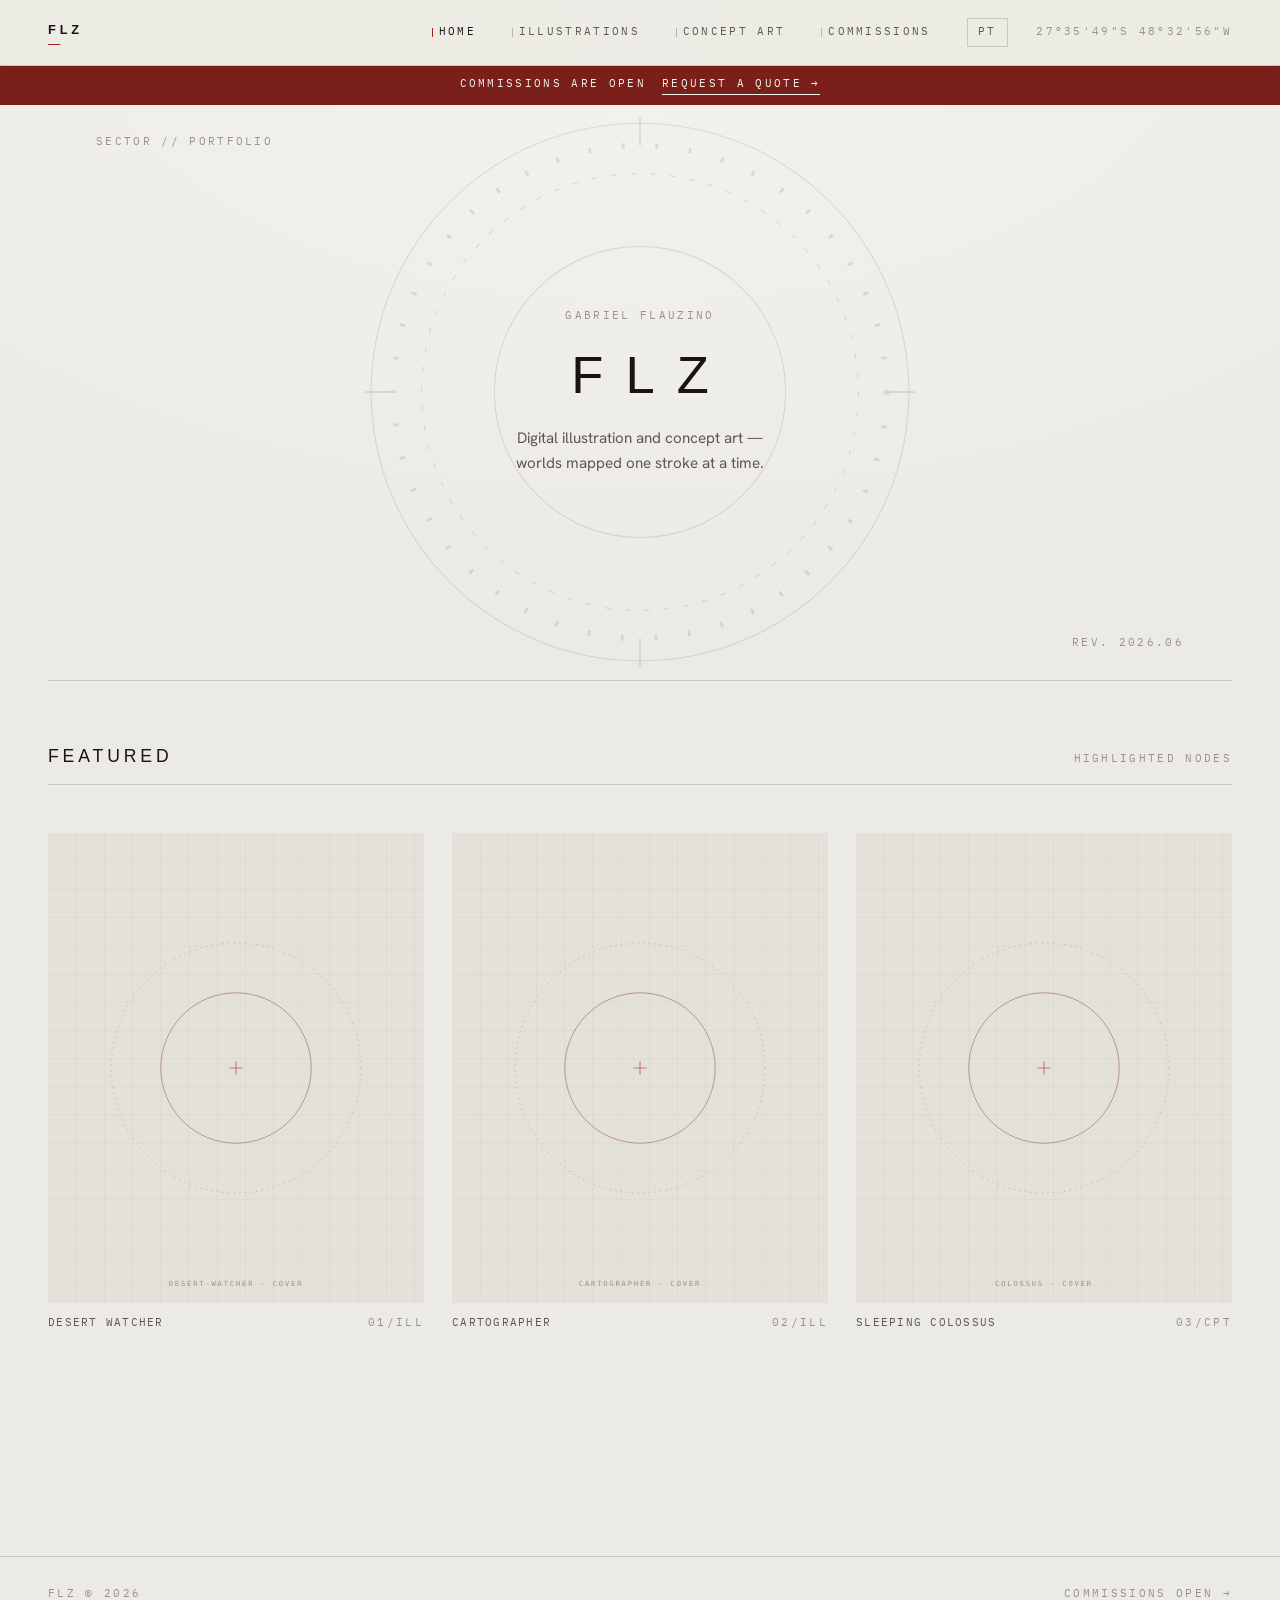
==== index.html @ 27bcde4a "version 0.2 - Created CSS styles for pages and tokens to define design system. - Added JSON data str" ====
<!DOCTYPE html>
<html lang="en">
<head>
  <meta charset="UTF-8" />
  <meta name="viewport" content="width=device-width, initial-scale=1.0" />
  <title>FLZ — Gabriel Flauzino · Digital Illustration & Concept Art</title>
  <meta name="description" content="Portfolio of Gabriel Flauzino — freelance digital illustrator and concept artist. Illustrations, concept art and open commissions." />

  <!-- Type: Syncopate (display, stand-in for Sackers Gothic),
       Hanken Grotesk (body), IBM Plex Mono (coordinates) -->
  <link rel="preconnect" href="https://fonts.googleapis.com" />
  <link rel="preconnect" href="https://fonts.gstatic.com" crossorigin />
  <link href="https://fonts.googleapis.com/css2?family=Syncopate:wght@400;700&family=Hanken+Grotesk:wght@400;600&family=IBM+Plex+Mono:wght@400&display=swap" rel="stylesheet" />

  <link rel="stylesheet" href="css/tokens.css" />
  <link rel="stylesheet" href="css/base.css" />
  <link rel="stylesheet" href="css/components.css" />
  <link rel="stylesheet" href="css/pages.css" />
</head>
<body>
  <a class="skip-link" href="#content" data-i18n="skip">Skip to content</a>

  <!-- ============ Cartographic navigation ============ -->
  <nav class="site-nav" aria-label="Main">
    <div class="container site-nav__inner">
      <a class="site-nav__logo" href="index.html" aria-label="FLZ — home">
        FLZ<span aria-hidden="true"></span>
      </a>
      <ul class="site-nav__links">
        <li><a href="index.html" aria-current="page" data-i18n="nav.home">Home</a></li>
        <li><a href="ilustracoes.html" data-i18n="nav.illustrations">Illustrations</a></li>
        <li><a href="concept-art.html" data-i18n="nav.concept">Concept Art</a></li>
        <li><a href="commissions.html" data-i18n="nav.commissions">Commissions</a></li>
        <li><button class="lang-toggle" type="button" data-lang-toggle>PT</button></li>
      </ul>
      <span class="coord site-nav__coord" aria-hidden="true">27°35'49"S&nbsp;48°32'56"W</span>
    </div>
  </nav>

  <!-- Banner: o uso nobre do vermelho escuro -->
  <div class="notice-banner">
    <span data-i18n="banner.text">Commissions are open</span>
    <a href="commissions.html" data-i18n="banner.cta">Request a quote →</a>
  </div>

  <main id="content" data-category="featured">
    <!-- ============ Hero ============ -->
    <header class="hero container">
      <!-- Reticle: rotating cartographic ring behind the mark -->
      <svg class="hero__reticle" viewBox="0 0 200 200" aria-hidden="true" focusable="false">
        <g fill="none" stroke="currentColor" stroke-width="0.4">
          <circle cx="100" cy="100" r="96" />
          <circle cx="100" cy="100" r="78" stroke-dasharray="2 5" />
          <circle cx="100" cy="100" r="52" />
          <path d="M100 2v10 M100 188v10 M2 100h10 M188 100h10" stroke-width="0.7" />
          <g stroke-dasharray="1 11">
            <circle cx="100" cy="100" r="88" stroke-width="2" />
          </g>
        </g>
      </svg>

      <span class="hero__corner hero__corner--tl coord" aria-hidden="true">SECTOR // PORTFOLIO</span>
      <span class="hero__corner hero__corner--br coord" aria-hidden="true">REV. 2026.06</span>

      <p class="hero__eyebrow coord">Gabriel Flauzino</p>
      <h1 class="hero__title">FLZ</h1>
      <p class="hero__tag" data-i18n="hero.tag">
        Digital illustration and concept art — worlds mapped one stroke at a time.
      </p>
    </header>

    <!-- ============ Featured ============ -->
    <section class="featured container" aria-labelledby="featured-title">
      <div class="section-head" data-reveal>
        <h2 id="featured-title" data-i18n="home.featured">Featured</h2>
        <span class="coord" aria-hidden="true" data-i18n="home.featuredCoord">HIGHLIGHTED NODES</span>
      </div>

      <!-- Rendered by js/gallery.js from data/portfolio.json -->
      <div class="gallery-grid" data-gallery></div>
    </section>
  </main>

  <!-- ============ Lightbox: map node ============ -->
  <div class="lightbox" data-lightbox role="dialog" aria-modal="true" aria-label="Artwork details" data-i18n-aria="lb.label">
    <article class="lightbox__panel">
      <header class="lightbox__bar">
        <span class="coord" data-lb-coord aria-hidden="true"></span>
        <div class="lightbox__nav">
          <button class="lightbox__btn" type="button" data-lb-prev data-i18n="lb.prev">← Prev</button>
          <button class="lightbox__btn" type="button" data-lb-next data-i18n="lb.next">Next →</button>
          <button class="lightbox__btn" type="button" data-lb-close data-i18n="lb.close">Close ✕</button>
        </div>
      </header>
      <div class="lightbox__body">
        <img class="lightbox__cover" data-lb-cover src="" alt="" />
        <div class="lightbox__info">
          <h2 data-lb-title></h2>
          <p class="lightbox__desc" data-lb-desc></p>
        </div>
        <div class="lightbox__extras" data-lb-extras></div>
      </div>
    </article>
  </div>

  <!-- ============ Footer ============ -->
  <footer class="site-footer">
    <div class="container site-footer__inner">
      <span class="coord">FLZ © <span data-year>2026</span></span>
      <a class="coord" href="commissions.html" data-i18n="footer.commissions">Commissions open →</a>
    </div>
  </footer>

  <script src="js/i18n.js" defer></script>
  <script src="js/main.js" defer></script>
  <script src="js/lightbox.js" defer></script>
  <script src="js/gallery.js" defer></script>
</body>
</html>
---- css/tokens.css ----
/* ============================================================
   tokens.css — Sistema de design FLZ · v2 (light)
   ------------------------------------------------------------
   Fonte única da identidade. Tokens agora são SEMÂNTICOS
   (--bg, --ink, --accent): inverter o tema = editar este bloco.
   ============================================================ */

:root {
  /* ---- Cor ------------------------------------------------
     Branco quente da tela-título de Destiny 2: papel envelhecido,
     nunca branco puro. O #1b1313 vira a tinta do texto; o vermelho
     escuro fica reservado para banners e ênfase. */
  --bg:        #eceae4; /* superfície principal — papel quente */
  --bg-deep:   #e4e1da; /* áreas rebaixadas */
  --bg-raised: #f5f3ee; /* painéis elevados (lightbox) */
  --ink:       #1b1313; /* texto primário — preto com alma vermelha */
  --ink-dim:   #5f5651; /* texto secundário */
  --ink-faint: #99908a; /* legendas, coordenadas decorativas */
  --accent:    #7a1f1a; /* vermelho escuro — banners e destaque */
  --accent-hot:#a3261d; /* interação ativa (hover, foco) */

  /* Linhas cartográficas: finas, em tinta translúcida */
  --line:        rgba(27, 19, 19, 0.16);
  --line-strong: rgba(27, 19, 19, 0.34);

  /* ---- Tipografia -----------------------------------------
     Syncopate segue como stand-in da Sackers Gothic. Para usar a
     licenciada: @font-face em base.css + trocar esta linha. */
  --font-display: "Syncopate", "Sackers Gothic Std", sans-serif;
  --font-body:    "Hanken Grotesk", system-ui, sans-serif;
  --font-mono:    "IBM Plex Mono", ui-monospace, monospace;

  /* Escala reduzida e delicada — editorial, não monumental */
  --text-xs:   0.66rem;
  --text-sm:   0.8rem;
  --text-base: clamp(0.88rem, 0.85rem + 0.15vw, 0.95rem);
  --text-lg:   clamp(0.95rem, 0.9rem + 0.3vw, 1.1rem);
  --text-xl:   clamp(1.05rem, 0.95rem + 0.6vw, 1.5rem);
  --text-hero: clamp(1.7rem, 1.2rem + 2.6vw, 3.4rem);

  --tracking-wide: 0.22em;
  --tracking-max:  0.42em;

  /* ---- Espaço & layout ------------------------------------ */
  --space-1: 0.5rem;
  --space-2: 1rem;
  --space-3: 1.75rem;
  --space-4: 3rem;
  --space-5: clamp(4rem, 3rem + 5vw, 8rem);
  --container: 1200px;
  --gutter: clamp(1.25rem, 4vw, 3rem);

  /* ---- Movimento ------------------------------------------ */
  --ease-map: cubic-bezier(0.22, 1, 0.36, 1);
  --dur-fast: 180ms;
  --dur-base: 360ms;
  --dur-slow: 700ms;

  /* ---- Z-index -------------------------------------------- */
  --z-nav: 100;
  --z-lightbox: 200;
}
---- css/base.css ----
/* ============================================================
   base.css — Fundação · v2
   Tema claro: papel quente, sem grid de fundo (a retícula no
   hero é o único elemento cartográfico ambiente). Tipografia
   menor e mais delicada.
   ============================================================ */

*,
*::before,
*::after {
  box-sizing: border-box;
  margin: 0;
}

html {
  color-scheme: light;
  scroll-behavior: smooth;
}

body {
  min-height: 100dvh;
  display: flex;
  flex-direction: column;
  background-color: var(--bg);
  color: var(--ink);
  font-family: var(--font-body);
  font-size: var(--text-base);
  font-weight: 400;
  line-height: 1.7;
  -webkit-font-smoothing: antialiased;

  /* Textura mínima: um vinhete radial quase imperceptível dá ao
     papel a profundidade da tela do Destiny — sem grades. */
  background-image:
    radial-gradient(ellipse 130% 100% at 50% 0%,
      rgba(245, 243, 238, 0.9), transparent 70%);
  background-attachment: fixed;
}

main {
  flex: 1;
  width: 100%;
}

/* ---- Tipografia ---------------------------------------- */

h1, h2, h3 {
  font-family: var(--font-display);
  font-weight: 400; /* peso leve: delicadeza > impacto */
  text-transform: uppercase;
  letter-spacing: var(--tracking-wide);
  line-height: 1.3;
  text-wrap: balance;
}

h1 { font-size: var(--text-xl); }
h2 { font-size: var(--text-lg); }
h3 { font-size: var(--text-base); }

p { max-width: 62ch; }

a {
  color: inherit;
  text-decoration: none;
  transition: color var(--dur-fast) var(--ease-map);
}

a:hover { color: var(--accent-hot); }

img {
  display: block;
  max-width: 100%;
  height: auto;
}

button {
  font: inherit;
  color: inherit;
  background: none;
  border: none;
  cursor: pointer;
}

::selection {
  background: var(--accent);
  color: var(--bg-raised);
}

/* ---- Utilidades ----------------------------------------- */

.container {
  width: min(var(--container), 100% - var(--gutter) * 2);
  margin-inline: auto;
}

/* Rótulo monoespaçado: coordenadas, índices, eyebrows */
.coord {
  font-family: var(--font-mono);
  font-size: var(--text-xs);
  letter-spacing: var(--tracking-wide);
  text-transform: uppercase;
  color: var(--ink-faint);
}

.visually-hidden {
  position: absolute;
  width: 1px;
  height: 1px;
  overflow: hidden;
  clip-path: inset(50%);
  white-space: nowrap;
}

/* ---- Acessibilidade ------------------------------------- */

.skip-link {
  position: absolute;
  top: var(--space-1);
  left: var(--space-1);
  z-index: calc(var(--z-nav) + 1);
  padding: var(--space-1) var(--space-2);
  background: var(--bg-raised);
  border: 1px solid var(--accent-hot);
  font-family: var(--font-mono);
  font-size: var(--text-sm);
  transform: translateY(-300%);
  transition: transform var(--dur-fast) var(--ease-map);
}

.skip-link:focus { transform: translateY(0); }

:focus-visible {
  outline: 1px solid var(--accent-hot);
  outline-offset: 3px;
}

/* Revelação ao rolar — ativada via JS (IntersectionObserver).
   Sem JS ou com reduced-motion, tudo permanece visível. */
@media (prefers-reduced-motion: no-preference) {
  .js [data-reveal] {
    opacity: 0;
    transform: translateY(14px);
    transition:
      opacity var(--dur-slow) var(--ease-map),
      transform var(--dur-slow) var(--ease-map);
  }

  .js [data-reveal].is-visible {
    opacity: 1;
    transform: none;
  }
}

@media (prefers-reduced-motion: reduce) {
  *,
  *::before,
  *::after {
    animation-duration: 0.01ms !important;
    animation-iteration-count: 1 !important;
    transition-duration: 0.01ms !important;
  }

  html { scroll-behavior: auto; }
}
---- css/components.css ----
/* ============================================================
   components.css — Componentes · v2
   Editorial e mínimo (ref. A. Darvishi): nav discreta, cards
   sem moldura com legenda pequena, banner em vermelho escuro,
   lightbox claro. Os corner brackets seguem como assinatura.
   ============================================================ */

/* ---- Navegação ------------------------------------------ */

.site-nav {
  position: sticky;
  top: 0;
  z-index: var(--z-nav);
  background: color-mix(in srgb, var(--bg) 90%, transparent);
  backdrop-filter: blur(10px);
  border-bottom: 1px solid var(--line);
}

.site-nav__inner {
  display: flex;
  align-items: center;
  gap: var(--space-3);
  padding-block: 1.1rem;
}

.site-nav__logo {
  font-family: var(--font-display);
  font-size: var(--text-sm);
  font-weight: 700;
  letter-spacing: 0.3em;
  flex-shrink: 0;
}

.site-nav__logo:hover { color: var(--ink); }

/* Sublinha do logo: traço fino que cresce, como linha de rota */
.site-nav__logo span {
  display: block;
  height: 1px;
  margin-top: 3px;
  background: var(--accent-hot);
  transform: scaleX(0.35);
  transform-origin: left;
  transition: transform var(--dur-base) var(--ease-map);
}

.site-nav__logo:hover span { transform: scaleX(1); }

.site-nav__links {
  display: flex;
  align-items: center;
  gap: clamp(0.75rem, 3vw, 2.25rem);
  list-style: none;
  padding: 0;
  margin-left: auto;
}

.site-nav__links a {
  display: inline-flex;
  align-items: center;
  gap: 0.55em;
  font-family: var(--font-mono);
  font-size: var(--text-xs);
  letter-spacing: var(--tracking-wide);
  text-transform: uppercase;
  color: var(--ink-dim);
  padding-block: 0.3rem;
}

/* Tick vertical: o marcador de posição da página ativa */
.site-nav__links a::before {
  content: "";
  width: 1px;
  height: 0.9em;
  background: currentColor;
  opacity: 0.35;
  transition:
    opacity var(--dur-fast) var(--ease-map),
    background-color var(--dur-fast) var(--ease-map);
}

.site-nav__links a:hover { color: var(--ink); }

.site-nav__links a[aria-current="page"] { color: var(--ink); }

.site-nav__links a[aria-current="page"]::before {
  background: var(--accent-hot);
  opacity: 1;
}

/* Alternador de idioma EN/PT */
.lang-toggle {
  font-family: var(--font-mono);
  font-size: var(--text-xs);
  letter-spacing: var(--tracking-wide);
  text-transform: uppercase;
  color: var(--ink-dim);
  padding: 0.3rem 0.65rem;
  border: 1px solid var(--line);
  transition:
    color var(--dur-fast) var(--ease-map),
    border-color var(--dur-fast) var(--ease-map);
}

.lang-toggle:hover,
.lang-toggle:focus-visible {
  color: var(--accent-hot);
  border-color: var(--accent-hot);
}

/* Leitura de coordenada decorativa — some em telas estreitas */
.site-nav__coord { display: none; }

@media (min-width: 980px) {
  .site-nav__coord { display: block; }
}

/* ---- Banner de destaque (uso nobre do vermelho) ----------- */

.notice-banner {
  display: flex;
  justify-content: center;
  align-items: baseline;
  gap: var(--space-2);
  padding: 0.6rem var(--gutter);
  background: var(--accent);
  color: var(--bg-raised);
  font-family: var(--font-mono);
  font-size: var(--text-xs);
  letter-spacing: var(--tracking-wide);
  text-transform: uppercase;
  text-align: center;
}

.notice-banner a {
  color: inherit;
  border-bottom: 1px solid currentColor;
  padding-bottom: 1px;
}

.notice-banner a:hover { opacity: 0.75; }

/* ---- Cabeçalho de seção ---------------------------------- */

.section-head {
  display: flex;
  flex-wrap: wrap;
  align-items: baseline;
  gap: var(--space-2);
  padding-block: var(--space-4) var(--space-2);
  border-bottom: 1px solid var(--line);
  margin-bottom: var(--space-4);
}

.section-head .coord { margin-left: auto; }

/* ---- Galeria / cards ------------------------------------- */

.gallery-grid {
  display: grid;
  grid-template-columns: repeat(3, 1fr);
  gap: var(--space-3) var(--space-3);
  padding-bottom: var(--space-5);
}

@media (max-width: 980px) {
  .gallery-grid { grid-template-columns: repeat(2, 1fr); }
}

@media (max-width: 600px) {
  .gallery-grid { grid-template-columns: 1fr; }
}

/* Card sem moldura (ref. A. Darvishi): imagem + legenda mínima.
   A estrutura cartográfica aparece só na interação. */
.work-card {
  position: relative;
  display: block;
  width: 100%;
  padding: 0;
  text-align: left;
}

/* Corner brackets (HUD): a assinatura do site. Ancorados na
   imagem (a legenda fica fora do alvo), abrem-se no hover como
   um alvo selecionado. */
.work-card__media::before,
.work-card__media::after {
  content: "";
  position: absolute;
  width: 14px;
  height: 14px;
  pointer-events: none;
  opacity: 0;
  z-index: 1;
  transition:
    opacity var(--dur-base) var(--ease-map),
    translate var(--dur-base) var(--ease-map);
}

.work-card__media::before {
  top: 0;
  left: 0;
  border-top: 1px solid var(--accent-hot);
  border-left: 1px solid var(--accent-hot);
  translate: 8px 8px; /* repouso: recuado para dentro */
}

.work-card__media::after {
  bottom: 0;
  right: 0;
  border-bottom: 1px solid var(--accent-hot);
  border-right: 1px solid var(--accent-hot);
  translate: -8px -8px;
}

/* No hover, os brackets "travam" nos cantos — mira adquirida */
.work-card:hover .work-card__media::before,
.work-card:focus-visible .work-card__media::before {
  opacity: 1;
  translate: 0 0;
}

.work-card:hover .work-card__media::after,
.work-card:focus-visible .work-card__media::after {
  opacity: 1;
  translate: 0 0;
}

.work-card__media {
  position: relative; /* âncora dos brackets */
  aspect-ratio: 4 / 5; /* reserva o espaço → zero layout shift */
  overflow: hidden;    /* clipa o zoom suave da imagem */
  background: var(--bg-deep);
}

.work-card__media img {
  width: 100%;
  height: 100%;
  object-fit: cover;
  transition:
    transform var(--dur-slow) var(--ease-map),
    filter var(--dur-slow) var(--ease-map);
}

.work-card:hover .work-card__media img,
.work-card:focus-visible .work-card__media img {
  transform: scale(1.03);
}

.work-card__meta {
  display: flex;
  align-items: baseline;
  justify-content: space-between;
  gap: var(--space-1);
  padding-top: 0.7rem;
}

.work-card__title {
  font-family: var(--font-mono);
  font-size: var(--text-xs);
  letter-spacing: 0.12em;
  text-transform: uppercase;
  color: var(--ink-dim);
  transition: color var(--dur-fast) var(--ease-map);
}

.work-card:hover .work-card__title { color: var(--ink); }

/* Estados de carregamento / vazio da galeria */
.gallery-status {
  grid-column: 1 / -1;
  padding: var(--space-4) 0;
  text-align: center;
}

/* ---- Lightbox: o nó do mapa ------------------------------ */

.lightbox {
  position: fixed;
  inset: 0;
  z-index: var(--z-lightbox);
  display: none;
  background: color-mix(in srgb, var(--bg) 90%, transparent);
  backdrop-filter: blur(14px);
  overflow-y: auto;
  overscroll-behavior: contain;
}

.lightbox.is-open { display: block; }

@media (prefers-reduced-motion: no-preference) {
  .lightbox.is-open {
    animation: lightbox-in var(--dur-base) var(--ease-map);
  }

  .lightbox.is-open .lightbox__panel {
    animation: panel-in var(--dur-slow) var(--ease-map);
  }
}

@keyframes lightbox-in {
  from { opacity: 0; }
}

@keyframes panel-in {
  from {
    opacity: 0;
    transform: translateY(22px) scale(0.985);
  }
}

.lightbox__panel {
  width: min(1040px, 100% - var(--gutter) * 2);
  margin: var(--space-5) auto;
  background: var(--bg-raised);
  border: 1px solid var(--line);
  position: relative;
}

/* Linha conectora: liga o nó ao "mapa" acima dele */
.lightbox__panel::before {
  content: "";
  position: absolute;
  bottom: 100%;
  left: 50%;
  width: 1px;
  height: var(--space-5);
  background: linear-gradient(to top, var(--accent-hot), transparent);
}

.lightbox__bar {
  display: flex;
  align-items: center;
  justify-content: space-between;
  gap: var(--space-2);
  padding: var(--space-2) var(--space-3);
  border-bottom: 1px solid var(--line);
}

.lightbox__nav {
  display: flex;
  gap: var(--space-1);
}

.lightbox__btn {
  font-family: var(--font-mono);
  font-size: var(--text-xs);
  letter-spacing: var(--tracking-wide);
  text-transform: uppercase;
  color: var(--ink-dim);
  padding: 0.45rem 0.85rem;
  border: 1px solid var(--line);
  transition:
    color var(--dur-fast) var(--ease-map),
    border-color var(--dur-fast) var(--ease-map);
}

.lightbox__btn:hover,
.lightbox__btn:focus-visible {
  color: var(--accent-hot);
  border-color: var(--accent-hot);
}

.lightbox__btn:disabled {
  opacity: 0.35;
  cursor: default;
}

.lightbox__body { padding: var(--space-3); }

.lightbox__cover {
  width: 100%;
  border: 1px solid var(--line);
}

.lightbox__info {
  display: grid;
  gap: var(--space-1);
  padding-block: var(--space-3);
}

/* Título da obra em vermelho escuro: ênfase, não decoração */
.lightbox__info h2 { color: var(--accent); }

.lightbox__desc { color: var(--ink-dim); }

.lightbox__extras {
  display: grid;
  grid-template-columns: repeat(auto-fit, minmax(260px, 1fr));
  gap: var(--space-2);
  padding-top: var(--space-2);
  border-top: 1px solid var(--line);
}

.lightbox__extras:empty { display: none; }

.lightbox__extras img { border: 1px solid var(--line); }

body.lightbox-open { overflow: hidden; }

/* ---- Rodapé ---------------------------------------------- */

.site-footer {
  border-top: 1px solid var(--line);
  margin-top: var(--space-5);
}

.site-footer__inner {
  display: flex;
  flex-wrap: wrap;
  align-items: center;
  justify-content: space-between;
  gap: var(--space-2);
  padding-block: var(--space-3);
}
---- css/pages.css ----
/* ============================================================
   pages.css — Ajustes por página · v2
   Hero editorial e delicado; a retícula rotativa é o único
   elemento ambiente — protagonista discreta sobre o papel.
   ============================================================ */

/* ---- Home: hero ------------------------------------------ */

.hero {
  position: relative;
  display: grid;
  place-content: center;
  text-align: center;
  min-height: clamp(420px, 64dvh, 720px);
  padding-block: var(--space-5);
  border-bottom: 1px solid var(--line);
  overflow: hidden;
}

.hero__eyebrow { margin-bottom: var(--space-2); }

.hero__title {
  font-size: var(--text-hero);
  letter-spacing: var(--tracking-max);
  padding-left: var(--tracking-max); /* compensa o tracking p/ centralizar */
}

.hero__tag {
  margin-top: var(--space-2);
  margin-inline: auto;
  max-width: 44ch;
  color: var(--ink-dim);
  font-size: var(--text-base);
  line-height: 1.7;
  text-wrap: balance;
}

/* Retícula: anel cartográfico em SVG inline girando muito
   lentamente — o "mapa vivo" atrás da marca. Pausa com
   prefers-reduced-motion (regra global em base.css). */
.hero__reticle {
  position: absolute;
  inset: 0;
  margin: auto;
  width: min(72vmin, 560px);
  height: min(72vmin, 560px);
  color: var(--ink);
  opacity: 0.1;
  pointer-events: none;
}

@media (prefers-reduced-motion: no-preference) {
  .hero__reticle {
    animation: reticle-spin 240s linear infinite;
  }
}

@keyframes reticle-spin {
  to { transform: rotate(360deg); }
}

/* Coordenadas decorativas nos cantos do hero */
.hero__corner {
  position: absolute;
  pointer-events: none;
}

.hero__corner--tl { top: var(--space-3); left: var(--gutter); }
.hero__corner--br { bottom: var(--space-3); right: var(--gutter); }

/* ---- Home: faixa de destaques ----------------------------- */

.featured { padding-block: var(--space-2) 0; }

/* ---- Commissions ------------------------------------------ */

.commissions {
  display: grid;
  gap: var(--space-4);
  padding-block: var(--space-2) var(--space-5);
  max-width: 820px;
}

.commissions section {
  display: grid;
  gap: var(--space-2);
  padding-top: var(--space-3);
  border-top: 1px solid var(--line);
}

.commissions ul {
  display: grid;
  gap: var(--space-1);
  padding-left: 0;
  list-style: none;
  color: var(--ink-dim);
}

/* Marcador de lista: tick cartográfico, não bullet genérico */
.commissions li {
  display: flex;
  gap: 0.75em;
}

.commissions li::before {
  content: "—";
  color: var(--accent-hot);
  flex-shrink: 0;
}

/* Status como banner: o vermelho escuro em função nobre */
.commission-status {
  display: inline-flex;
  align-items: center;
  gap: 0.6em;
  font-family: var(--font-mono);
  font-size: var(--text-xs);
  letter-spacing: var(--tracking-wide);
  text-transform: uppercase;
  padding: 0.55rem 1.1rem;
  background: var(--accent);
  color: var(--bg-raised);
  width: fit-content;
}

.commission-status::before {
  content: "";
  width: 7px;
  height: 7px;
  border-radius: 50%;
  background: var(--bg-raised);
}

.contact-link {
  font-family: var(--font-mono);
  font-size: var(--text-sm);
  letter-spacing: 0.06em;
  color: var(--accent);
  border-bottom: 1px solid var(--accent);
  padding-bottom: 2px;
  width: fit-content;
}
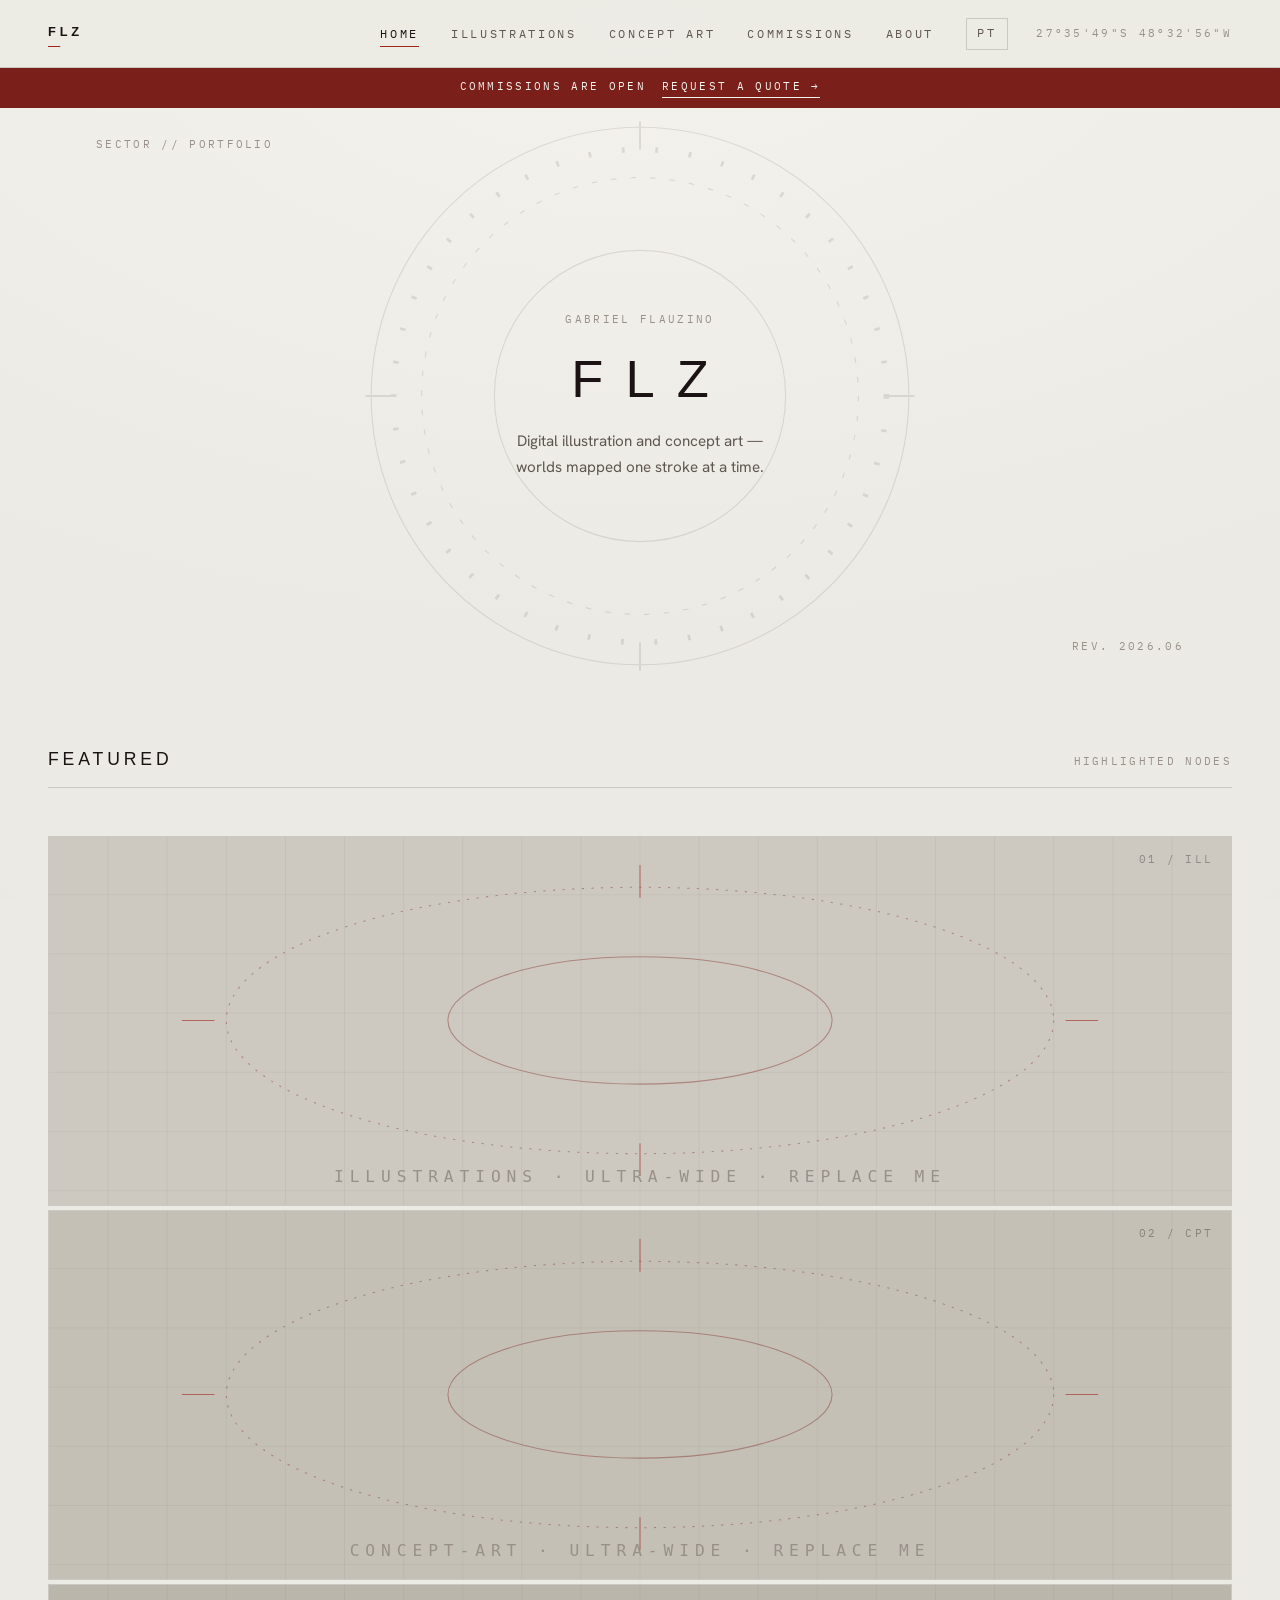
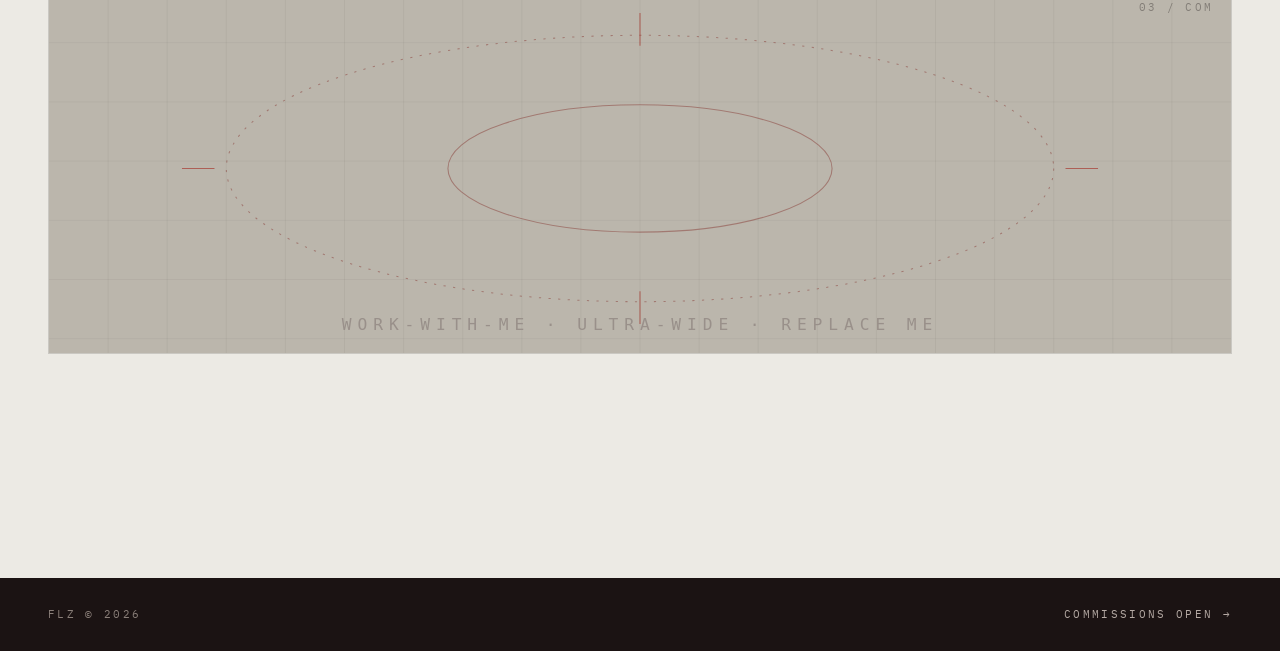
==== commit 6989b7f4: "version 0.4 - Add about.html with bracketed portrait frame, two-paragraph bio,   social links row an" ====
--- a/index.html
+++ b/index.html
@@ -3,6 +3,18 @@
 <head>
   <meta charset="UTF-8" />
   <meta name="viewport" content="width=device-width, initial-scale=1.0" />
+  <!-- O idioma é controlado pelo nosso i18n (js/i18n.js): impede o
+       Chrome de oferecer tradução automática a cada navegação -->
+  <meta name="google" content="notranslate" />
+  <!-- Sincroniza <html lang> com a preferência salva ANTES do paint:
+       sem flash de idioma e sem detecção errada pelo navegador -->
+  <script>
+    try {
+      if (localStorage.getItem("flz-lang") === "pt") {
+        document.documentElement.lang = "pt-BR";
+      }
+    } catch (e) { /* sem storage: segue em inglês */ }
+  </script>
   <title>FLZ — Gabriel Flauzino · Digital Illustration & Concept Art</title>
   <meta name="description" content="Portfolio of Gabriel Flauzino — freelance digital illustrator and concept artist. Illustrations, concept art and open commissions." />
 
@@ -31,6 +43,7 @@
         <li><a href="ilustracoes.html" data-i18n="nav.illustrations">Illustrations</a></li>
         <li><a href="concept-art.html" data-i18n="nav.concept">Concept Art</a></li>
         <li><a href="commissions.html" data-i18n="nav.commissions">Commissions</a></li>
+        <li><a href="about.html" data-i18n="nav.about">About</a></li>
         <li><button class="lang-toggle" type="button" data-lang-toggle>PT</button></li>
       </ul>
       <span class="coord site-nav__coord" aria-hidden="true">27°35'49"S&nbsp;48°32'56"W</span>
@@ -43,7 +56,7 @@
     <a href="commissions.html" data-i18n="banner.cta">Request a quote →</a>
   </div>
 
-  <main id="content" data-category="featured">
+  <main id="content">
     <!-- ============ Hero ============ -->
     <header class="hero container">
       <!-- Reticle: rotating cartographic ring behind the mark -->
@@ -69,42 +82,57 @@
       </p>
     </header>
 
-    <!-- ============ Featured ============ -->
+    <!-- ============ Featured: painéis-portal ============
+         Três banners ultra-wide no lugar do grid. Hover: imagem
+         escurece e cresce, rótulo revela, brackets travam, linha
+         vermelha traça a base. TODO: troque os SVGs placeholder
+         em assets/img/panels/ por artes reais em formato wide
+         (~1600×500) — uma obra representativa de cada região. -->
     <section class="featured container" aria-labelledby="featured-title">
       <div class="section-head" data-reveal>
         <h2 id="featured-title" data-i18n="home.featured">Featured</h2>
         <span class="coord" aria-hidden="true" data-i18n="home.featuredCoord">HIGHLIGHTED NODES</span>
       </div>
 
-      <!-- Rendered by js/gallery.js from data/portfolio.json -->
-      <div class="gallery-grid" data-gallery></div>
+      <div class="feature-panels">
+        <a class="feature-panel" href="ilustracoes.html">
+          <img class="feature-panel__img" src="assets/img/panels/illustrations.svg" alt="" />
+          <span class="coord feature-panel__idx" aria-hidden="true">01 / ILL</span>
+          <span class="feature-panel__overlay">
+            <span class="coord feature-panel__region" aria-hidden="true">REGION 01 //</span>
+            <span class="feature-panel__label" data-i18n="nav.illustrations">Illustrations</span>
+            <span class="coord feature-panel__cta" data-i18n="feat.explore">Explore →</span>
+          </span>
+          <span class="feature-panel__line" aria-hidden="true"></span>
+        </a>
+
+        <a class="feature-panel" href="concept-art.html">
+          <img class="feature-panel__img" src="assets/img/panels/concept-art.svg" alt="" />
+          <span class="coord feature-panel__idx" aria-hidden="true">02 / CPT</span>
+          <span class="feature-panel__overlay">
+            <span class="coord feature-panel__region" aria-hidden="true">REGION 02 //</span>
+            <span class="feature-panel__label" data-i18n="nav.concept">Concept Art</span>
+            <span class="coord feature-panel__cta" data-i18n="feat.explore">Explore →</span>
+          </span>
+          <span class="feature-panel__line" aria-hidden="true"></span>
+        </a>
+
+        <a class="feature-panel" href="commissions.html">
+          <img class="feature-panel__img" src="assets/img/panels/commissions.svg" alt="" />
+          <span class="coord feature-panel__idx" aria-hidden="true">03 / COM</span>
+          <span class="feature-panel__overlay">
+            <span class="coord feature-panel__region" aria-hidden="true">COMMISSION //</span>
+            <span class="feature-panel__label" data-i18n="feat.work">Work with me</span>
+            <span class="coord feature-panel__cta" data-i18n="feat.open">Open →</span>
+          </span>
+          <span class="feature-panel__line" aria-hidden="true"></span>
+        </a>
+      </div>
     </section>
   </main>
 
-  <!-- ============ Lightbox: map node ============ -->
-  <div class="lightbox" data-lightbox role="dialog" aria-modal="true" aria-label="Artwork details" data-i18n-aria="lb.label">
-    <article class="lightbox__panel">
-      <header class="lightbox__bar">
-        <span class="coord" data-lb-coord aria-hidden="true"></span>
-        <div class="lightbox__nav">
-          <button class="lightbox__btn" type="button" data-lb-prev data-i18n="lb.prev">← Prev</button>
-          <button class="lightbox__btn" type="button" data-lb-next data-i18n="lb.next">Next →</button>
-          <button class="lightbox__btn" type="button" data-lb-close data-i18n="lb.close">Close ✕</button>
-        </div>
-      </header>
-      <div class="lightbox__body">
-        <img class="lightbox__cover" data-lb-cover src="" alt="" />
-        <div class="lightbox__info">
-          <h2 data-lb-title></h2>
-          <p class="lightbox__desc" data-lb-desc></p>
-        </div>
-        <div class="lightbox__extras" data-lb-extras></div>
-      </div>
-    </article>
-  </div>
-
   <!-- ============ Footer ============ -->
-  <footer class="site-footer">
+  <footer class="site-footer band-dark">
     <div class="container site-footer__inner">
       <span class="coord">FLZ © <span data-year>2026</span></span>
       <a class="coord" href="commissions.html" data-i18n="footer.commissions">Commissions open →</a>
@@ -113,7 +141,5 @@
 
   <script src="js/i18n.js" defer></script>
   <script src="js/main.js" defer></script>
-  <script src="js/lightbox.js" defer></script>
-  <script src="js/gallery.js" defer></script>
 </body>
 </html>
--- a/css/base.css
+++ b/css/base.css
@@ -15,6 +15,9 @@
 html {
   color-scheme: light;
   scroll-behavior: smooth;
+  /* Trava qualquer vazamento horizontal (fix do out-of-bounds
+     no mobile): clip não cria contexto de rolagem, só corta. */
+  overflow-x: clip;
 }
 
 body {
@@ -28,14 +31,24 @@
   font-weight: 400;
   line-height: 1.7;
   -webkit-font-smoothing: antialiased;
+  overflow-x: clip;
 
   /* Textura mínima: um vinhete radial quase imperceptível dá ao
      papel a profundidade da tela do Destiny — sem grades. */
   background-image:
     radial-gradient(ellipse 130% 100% at 50% 0%,
-      rgba(245, 243, 238, 0.9), transparent 70%);
+      rgba(245, 243, 238, 0.9), transparent 70%),
+    radial-gradient(ellipse 110% 110% at 50% 50%,
+      transparent 62%, rgba(27, 19, 19, 0.10) 100%);
   background-attachment: fixed;
 }
+
+@media (max-width: 768px) {
+  body { background-attachment: scroll; } /* iOS: evita jank */
+}
+
+/* Mídia nunca estoura o viewport */
+img, svg, video { max-width: 100%; }
 
 main {
   flex: 1;
@@ -134,6 +147,56 @@
   outline-offset: 3px;
 }
 
+/* ---- Transição entre páginas ------------------------------
+   Camada 1: View Transitions API multi-página (Chrome 126+,
+   Safari 18.2+) — crossfade nativo declarado só em CSS.
+   Camada 2: fallback em main.js (fade-out no clique) para os
+   demais navegadores. Ambas respeitam reduced-motion. */
+@media (prefers-reduced-motion: no-preference) {
+  @view-transition {
+    navigation: auto;
+  }
+
+  ::view-transition-old(root),
+  ::view-transition-new(root) {
+    animation-duration: 300ms;
+    animation-timing-function: var(--ease-map);
+  }
+
+  /* A marca registrada da transição profissional: nav e rodapé
+     são capturados como grupos próprios e ficam IMÓVEIS — só o
+     conteúdo central cruza. Sensação de app, não de reload. */
+  .site-nav { view-transition-name: site-nav; }
+  .site-footer { view-transition-name: site-footer; }
+
+  ::view-transition-group(site-nav),
+  ::view-transition-group(site-footer) {
+    animation-duration: 0s;
+  }
+
+  ::view-transition-old(site-nav),
+  ::view-transition-new(site-nav),
+  ::view-transition-old(site-footer),
+  ::view-transition-new(site-footer) {
+    animation-duration: 0s;
+  }
+
+  /* Entrada suave em qualquer navegador — só o conteúdo */
+  .js main {
+    animation: page-in var(--dur-base) var(--ease-map);
+  }
+
+  /* Saída (fallback JS): nav e rodapé permanecem, main esmaece */
+  body.is-leaving main {
+    opacity: 0;
+    transition: opacity 200ms var(--ease-map);
+  }
+}
+
+@keyframes page-in {
+  from { opacity: 0; }
+}
+
 /* Revelação ao rolar — ativada via JS (IntersectionObserver).
    Sem JS ou com reduced-motion, tudo permanece visível. */
 @media (prefers-reduced-motion: no-preference) {
--- a/css/components.css
+++ b/css/components.css
@@ -49,49 +49,46 @@
 .site-nav__links {
   display: flex;
   align-items: center;
-  gap: clamp(0.75rem, 3vw, 2.25rem);
+  flex-wrap: wrap;          /* mobile: quebra em vez de vazar */
+  justify-content: flex-end;
+  row-gap: 0.25rem;
+  gap: clamp(0.7rem, 2.5vw, 2.25rem);
   list-style: none;
   padding: 0;
   margin-left: auto;
+  min-width: 0;
+}
+
+@media (max-width: 480px) {
+  .site-nav__inner { gap: var(--space-2); }
+  .site-nav__links a { letter-spacing: 0.14em; }
 }
 
 .site-nav__links a {
-  display: inline-flex;
-  align-items: center;
-  gap: 0.55em;
   font-family: var(--font-mono);
-  font-size: var(--text-xs);
+  font-size: 0.76rem; /* +15% sobre --text-xs */
   letter-spacing: var(--tracking-wide);
   text-transform: uppercase;
   color: var(--ink-dim);
   padding-block: 0.3rem;
-}
-
-/* Tick vertical: o marcador de posição da página ativa */
-.site-nav__links a::before {
-  content: "";
-  width: 1px;
-  height: 0.9em;
-  background: currentColor;
-  opacity: 0.35;
+  border-bottom: 1px solid transparent;
   transition:
-    opacity var(--dur-fast) var(--ease-map),
-    background-color var(--dur-fast) var(--ease-map);
+    color var(--dur-fast) var(--ease-map),
+    border-color var(--dur-fast) var(--ease-map);
 }
 
 .site-nav__links a:hover { color: var(--ink); }
 
-.site-nav__links a[aria-current="page"] { color: var(--ink); }
-
-.site-nav__links a[aria-current="page"]::before {
-  background: var(--accent-hot);
-  opacity: 1;
+/* Página ativa: sublinha vermelha fina (os ticks saíram em v0.5) */
+.site-nav__links a[aria-current="page"] {
+  color: var(--ink);
+  border-bottom-color: var(--accent-hot);
 }
 
 /* Alternador de idioma EN/PT */
 .lang-toggle {
   font-family: var(--font-mono);
-  font-size: var(--text-xs);
+  font-size: 0.76rem; /* acompanha os links da nav */
   letter-spacing: var(--tracking-wide);
   text-transform: uppercase;
   color: var(--ink-dim);
@@ -119,6 +116,7 @@
 
 .notice-banner {
   display: flex;
+  flex-wrap: wrap;
   justify-content: center;
   align-items: baseline;
   gap: var(--space-2);
@@ -270,8 +268,22 @@
 /* Estados de carregamento / vazio da galeria */
 .gallery-status {
   grid-column: 1 / -1;
+  display: grid;
+  justify-items: center;
+  gap: var(--space-2);
   padding: var(--space-4) 0;
   text-align: center;
+}
+
+/* Micro-retícula como spinner: rotação com propósito */
+.spinner-reticle {
+  width: 44px;
+  height: 44px;
+  color: var(--accent);
+}
+
+@media (prefers-reduced-motion: no-preference) {
+  .spinner-reticle { animation: reticle-spin 1.8s linear infinite; }
 }
 
 /* ---- Lightbox: o nó do mapa ------------------------------ */
@@ -399,11 +411,40 @@
 
 body.lightbox-open { overflow: hidden; }
 
+/* ---- Banda escura (anti-eyestrain) ------------------------
+   Seções em tinta sólida que pontuam o papel claro. Os tokens
+   semânticos são redefinidos no escopo: tudo dentro (coords,
+   linhas, links) herda o tema invertido automaticamente. */
+.band-dark {
+  --bg: #1b1313;
+  --bg-deep: #140e0e;
+  --bg-raised: #241a1a;
+  --ink: #f0ebe6;
+  --ink-dim: #b5aaa4;
+  --ink-faint: #8a7f79;
+  --line: rgba(240, 235, 230, 0.16);
+  --line-strong: rgba(240, 235, 230, 0.34);
+  --accent-hot: #d4564a; /* vermelho mais claro p/ contraste AA no escuro */
+
+  background: var(--bg);
+  color: var(--ink);
+}
+
+/* Links em banda escura: um degrau acima do faint (contraste AA) */
+.band-dark a.coord { color: var(--ink-dim); }
+
+.band-dark a.coord:hover { color: var(--accent-hot); }
+
+.band-dark ::selection {
+  background: var(--accent-hot);
+  color: #1b1313;
+}
+
 /* ---- Rodapé ---------------------------------------------- */
 
 .site-footer {
-  border-top: 1px solid var(--line);
   margin-top: var(--space-5);
+  /* herda o tema da .band-dark aplicada no HTML */
 }
 
 .site-footer__inner {
--- a/css/pages.css
+++ b/css/pages.css
@@ -13,7 +13,7 @@
   text-align: center;
   min-height: clamp(420px, 64dvh, 720px);
   padding-block: var(--space-5);
-  border-bottom: 1px solid var(--line);
+  /* v0.5: sem border-bottom — a linha sob REV. 2026.06 saiu */
   overflow: hidden;
 }
 
@@ -140,3 +140,494 @@
   padding-bottom: 2px;
   width: fit-content;
 }
+
+/* ---- Home: About como diário de expedição · v0.3 ----------
+   Banda escura onde a biografia vira uma ROTA: uma linha que se
+   desenha quando a seção entra na tela, com waypoints de dados
+   (origem, ofício, foco, status). Desktop: rota horizontal.
+   Mobile: itinerário vertical. Os marcadores circulares são os
+   parentes diretos da retícula do hero. */
+
+.about-band {
+  margin-block: var(--space-4) 0;
+}
+
+.about-band__inner {
+  display: grid;
+  gap: var(--space-4);
+  padding-block: var(--space-5);
+}
+
+.about-band__statement {
+  font-size: var(--text-lg);
+  line-height: 1.8;
+  max-width: 46ch;
+  color: var(--ink);
+  text-wrap: balance;
+}
+
+/* ---- A rota ----------------------------------------------- */
+
+.route {
+  position: relative;
+  padding-top: var(--space-2);
+}
+
+/* A linha da rota: desenha-se da esquerda quando a seção revela */
+.route__line {
+  position: absolute;
+  top: calc(var(--space-2) + 5px); /* atravessa o centro dos marcadores */
+  left: 0;
+  right: 0;
+  height: 1px;
+  background: var(--line-strong);
+  transform-origin: left;
+}
+
+@media (prefers-reduced-motion: no-preference) {
+  .js .route__line {
+    transform: scaleX(0);
+    transition: transform 1100ms var(--ease-map) 150ms;
+  }
+
+  .js .is-visible .route__line {
+    transform: scaleX(1);
+  }
+}
+
+.route__list {
+  list-style: none;
+  padding: 0;
+  display: grid;
+  grid-template-columns: repeat(4, 1fr);
+  gap: var(--space-2);
+}
+
+.route__stop {
+  position: relative;
+  padding-top: 2rem; /* espaço para o marcador sobre a linha */
+  display: grid;
+  gap: 0.35rem;
+  align-content: start;
+}
+
+/* Waypoints chegam em sequência, como pontos plotados num mapa */
+@media (prefers-reduced-motion: no-preference) {
+  .js .route__stop {
+    opacity: 0;
+    translate: 0 10px;
+    transition:
+      opacity var(--dur-slow) var(--ease-map),
+      translate var(--dur-slow) var(--ease-map);
+  }
+
+  .js .is-visible .route__stop { opacity: 1; translate: 0 0; }
+  .js .is-visible .route__stop:nth-child(1) { transition-delay: 250ms; }
+  .js .is-visible .route__stop:nth-child(2) { transition-delay: 450ms; }
+  .js .is-visible .route__stop:nth-child(3) { transition-delay: 650ms; }
+  .js .is-visible .route__stop:nth-child(4) { transition-delay: 850ms; }
+}
+
+/* Marcador: anel + ponto, assentado sobre a linha da rota */
+.route__marker {
+  position: absolute;
+  top: 0;
+  left: 0;
+  width: 11px;
+  height: 11px;
+  border: 1px solid var(--ink-dim);
+  border-radius: 50%;
+  background: var(--bg); /* "fura" a linha por trás */
+}
+
+.route__marker::after {
+  content: "";
+  position: absolute;
+  inset: 3px;
+  border-radius: 50%;
+  background: currentColor;
+  opacity: 0.55;
+}
+
+.route__label {
+  color: var(--ink-faint);
+}
+
+.route__value {
+  font-size: var(--text-sm);
+  color: var(--ink-dim);
+  line-height: 1.55;
+  max-width: 22ch;
+}
+
+/* Waypoint final (status): o destino da rota, em vermelho vivo */
+.route__stop--active .route__marker {
+  border-color: var(--accent-hot);
+  color: var(--accent-hot);
+}
+
+.route__stop--active .route__marker::after { opacity: 1; }
+
+/* Ping de radar no destino: anel que expande e some */
+@media (prefers-reduced-motion: no-preference) {
+  .route__stop--active .route__marker::before {
+    content: "";
+    position: absolute;
+    inset: -1px;
+    border: 1px solid var(--accent-hot);
+    border-radius: 50%;
+    animation: waypoint-ping 3.2s var(--ease-map) infinite;
+  }
+}
+
+@keyframes waypoint-ping {
+  0%   { transform: scale(1);   opacity: 0.8; }
+  45%  { transform: scale(2.6); opacity: 0; }
+  100% { transform: scale(2.6); opacity: 0; }
+}
+
+.route__value a {
+  color: var(--accent-hot);
+  border-bottom: 1px solid currentColor;
+  padding-bottom: 1px;
+}
+
+.route__value a:hover { opacity: 0.75; }
+
+/* ---- Mobile: a rota vira itinerário vertical --------------- */
+
+@media (max-width: 760px) {
+  .route { padding-top: 0; }
+
+  .route__line {
+    top: 0;
+    bottom: 0;
+    left: 5px;
+    right: auto;
+    width: 1px;
+    height: auto;
+    transform-origin: top;
+  }
+
+  .route__list {
+    grid-template-columns: 1fr;
+    gap: var(--space-3);
+  }
+
+  .route__stop {
+    padding-top: 0;
+    padding-left: 2rem;
+  }
+
+  .route__marker { top: 0.25em; }
+
+  .route__value { max-width: none; }
+}
+
+@media (max-width: 760px) and (prefers-reduced-motion: no-preference) {
+  .js .route__line { transform: scaleY(0); }
+  .js .is-visible .route__line { transform: scaleY(1); }
+}
+
+/* Hero: respiro lateral seguro no mobile (corners não vazam) */
+@media (max-width: 480px) {
+  .hero { min-height: clamp(380px, 56dvh, 560px); }
+  .hero__corner { font-size: 0.58rem; }
+}
+
+/* ============================================================
+   About (about.html) · v0.4
+   Perfil (foto + bio + redes) sobre o papel claro; experiência
+   como rota vertical dentro de uma banda escura — o currículo
+   lido como itinerário.
+   ============================================================ */
+
+.profile {
+  display: grid;
+  grid-template-columns: minmax(220px, 300px) 1fr;
+  gap: var(--space-4);
+  align-items: start;
+  padding-block: var(--space-2) var(--space-5);
+}
+
+@media (max-width: 760px) {
+  .profile { grid-template-columns: 1fr; }
+}
+
+/* Moldura da foto: brackets cartográficos fixos, discretos */
+.profile__photo {
+  position: relative;
+  padding: 10px; /* respiro entre brackets e imagem */
+}
+
+.profile__photo::before,
+.profile__photo::after {
+  content: "";
+  position: absolute;
+  width: 18px;
+  height: 18px;
+  pointer-events: none;
+}
+
+.profile__photo::before {
+  top: 0;
+  left: 0;
+  border-top: 1px solid var(--accent);
+  border-left: 1px solid var(--accent);
+}
+
+.profile__photo::after {
+  bottom: 0;
+  right: 0;
+  border-bottom: 1px solid var(--accent);
+  border-right: 1px solid var(--accent);
+}
+
+.profile__photo img {
+  width: 100%;
+  aspect-ratio: 4 / 5;
+  object-fit: cover;
+  filter: grayscale(0.25); /* tom editorial; remova se preferir */
+}
+
+.profile__text {
+  display: grid;
+  gap: var(--space-2);
+  align-content: start;
+}
+
+.profile__text p {
+  color: var(--ink-dim);
+  line-height: 1.85;
+}
+
+/* Redes sociais: fileira de marcadores mono */
+.socials {
+  display: flex;
+  flex-wrap: wrap;
+  gap: var(--space-2) var(--space-3);
+  list-style: none;
+  padding: var(--space-2) 0 0;
+  border-top: 1px solid var(--line);
+  margin-top: var(--space-1);
+}
+
+.socials a {
+  display: inline-flex;
+  align-items: baseline;
+  gap: 0.5em;
+  font-family: var(--font-mono);
+  font-size: var(--text-xs);
+  letter-spacing: var(--tracking-wide);
+  text-transform: uppercase;
+  color: var(--ink-dim);
+}
+
+.socials a::before {
+  content: "//";
+  color: var(--accent);
+}
+
+.socials a:hover { color: var(--accent-hot); }
+
+/* ---- Experiência: rota vertical em banda escura ------------ */
+
+.experience-band { margin-block: 0; }
+
+.experience-band__inner {
+  display: grid;
+  gap: var(--space-3);
+  padding-block: var(--space-5);
+}
+
+/* Modificador: rota vertical em TODAS as larguras (timeline) */
+.route--vertical { padding-top: 0; }
+
+.route--vertical .route__line {
+  top: 0;
+  bottom: 0;
+  left: 5px;
+  right: auto;
+  width: 1px;
+  height: auto;
+  transform-origin: top;
+}
+
+@media (prefers-reduced-motion: no-preference) {
+  .js .route--vertical .route__line { transform: scaleY(0); }
+  .js .is-visible .route--vertical .route__line,
+  .js .route--vertical.is-visible .route__line { transform: scaleY(1); }
+}
+
+.route--vertical .route__list {
+  grid-template-columns: 1fr;
+  gap: var(--space-3);
+}
+
+.route--vertical .route__stop {
+  padding-top: 0;
+  padding-left: 2.2rem;
+}
+
+.route--vertical .route__marker { top: 0.25em; }
+
+.route--vertical .route__value {
+  max-width: 60ch;
+}
+
+/* ============================================================
+   Home: painéis Featured · v0.5
+   Três banners ultra-wide (Illustrations / Concept Art / Work
+   with me) substituem o grid. Mesma luz do papel, sem quebra de
+   contraste — o drama acontece só no hover: imagem escurece e
+   cresce, rótulo revela, brackets travam, linha vermelha traça.
+   ============================================================ */
+
+.feature-panels {
+  display: grid;
+  gap: 4px;
+  padding-bottom: var(--space-5);
+}
+
+.feature-panel {
+  position: relative;
+  display: block;
+  aspect-ratio: 16 / 5; /* ultra-wide (+10% vertical aprovado) */
+  overflow: hidden;
+  border: 1px solid var(--line);
+}
+
+@media (max-width: 600px) {
+  .feature-panel { aspect-ratio: 2 / 1; } /* respiro no mobile */
+}
+
+.feature-panel__img {
+  width: 100%;
+  height: 100%;
+  object-fit: cover;
+  transition:
+    filter var(--dur-base) var(--ease-map),
+    transform var(--dur-slow) var(--ease-map);
+}
+
+/* A "pequena crescida" + escurecimento leve */
+.feature-panel:hover .feature-panel__img,
+.feature-panel:focus-visible .feature-panel__img {
+  filter: brightness(0.55) saturate(0.85);
+  transform: scale(1.03);
+}
+
+/* Brackets HUD: mesmos dos cards — travam nos cantos no hover */
+.feature-panel::before,
+.feature-panel::after {
+  content: "";
+  position: absolute;
+  width: 16px;
+  height: 16px;
+  pointer-events: none;
+  opacity: 0;
+  z-index: 2;
+  transition:
+    opacity var(--dur-base) var(--ease-map),
+    translate var(--dur-base) var(--ease-map);
+}
+
+.feature-panel::before {
+  top: 0;
+  left: 0;
+  border-top: 1px solid var(--accent-hot);
+  border-left: 1px solid var(--accent-hot);
+  translate: 9px 9px;
+}
+
+.feature-panel::after {
+  bottom: 0;
+  right: 0;
+  border-bottom: 1px solid var(--accent-hot);
+  border-right: 1px solid var(--accent-hot);
+  translate: -9px -9px;
+}
+
+.feature-panel:hover::before,
+.feature-panel:focus-visible::before,
+.feature-panel:hover::after,
+.feature-panel:focus-visible::after {
+  opacity: 1;
+  translate: 0 0;
+}
+
+/* Índice cartográfico em repouso — cede lugar ao rótulo no hover */
+.feature-panel__idx {
+  position: absolute;
+  top: 0.9rem;
+  right: 1.1rem;
+  z-index: 1;
+  color: rgba(27, 19, 19, 0.35);
+  transition: opacity var(--dur-fast) var(--ease-map);
+}
+
+.feature-panel:hover .feature-panel__idx,
+.feature-panel:focus-visible .feature-panel__idx {
+  opacity: 0;
+}
+
+/* Rótulo: revela sobre a imagem escurecida */
+.feature-panel__overlay {
+  position: absolute;
+  inset: 0;
+  z-index: 1;
+  display: flex;
+  align-items: center;
+  gap: var(--space-2);
+  padding-inline: clamp(1.25rem, 4vw, 2.5rem);
+  opacity: 0;
+  transition: opacity var(--dur-base) var(--ease-map);
+  pointer-events: none;
+}
+
+.feature-panel:hover .feature-panel__overlay,
+.feature-panel:focus-visible .feature-panel__overlay {
+  opacity: 1;
+}
+
+.feature-panel__region {
+  color: rgba(240, 235, 230, 0.6);
+}
+
+.feature-panel__label {
+  font-family: var(--font-display);
+  font-size: var(--text-lg);
+  font-weight: 700;
+  letter-spacing: var(--tracking-wide);
+  text-transform: uppercase;
+  color: #f0ebe6;
+}
+
+.feature-panel__cta {
+  margin-left: auto;
+  color: var(--accent-hot);
+}
+
+/* Linha de rota: traça a base do painel no hover */
+.feature-panel__line {
+  position: absolute;
+  bottom: 0;
+  left: 0;
+  right: 0;
+  height: 1px;
+  z-index: 2;
+  background: var(--accent-hot);
+  transform: scaleX(0);
+  transform-origin: left;
+  transition: transform var(--dur-base) var(--ease-map) 100ms;
+}
+
+.feature-panel:hover .feature-panel__line,
+.feature-panel:focus-visible .feature-panel__line {
+  transform: scaleX(1);
+}
+
+@media (max-width: 600px) {
+  .feature-panel__label { font-size: var(--text-base); }
+  .feature-panel__overlay { gap: var(--space-1); }
+}
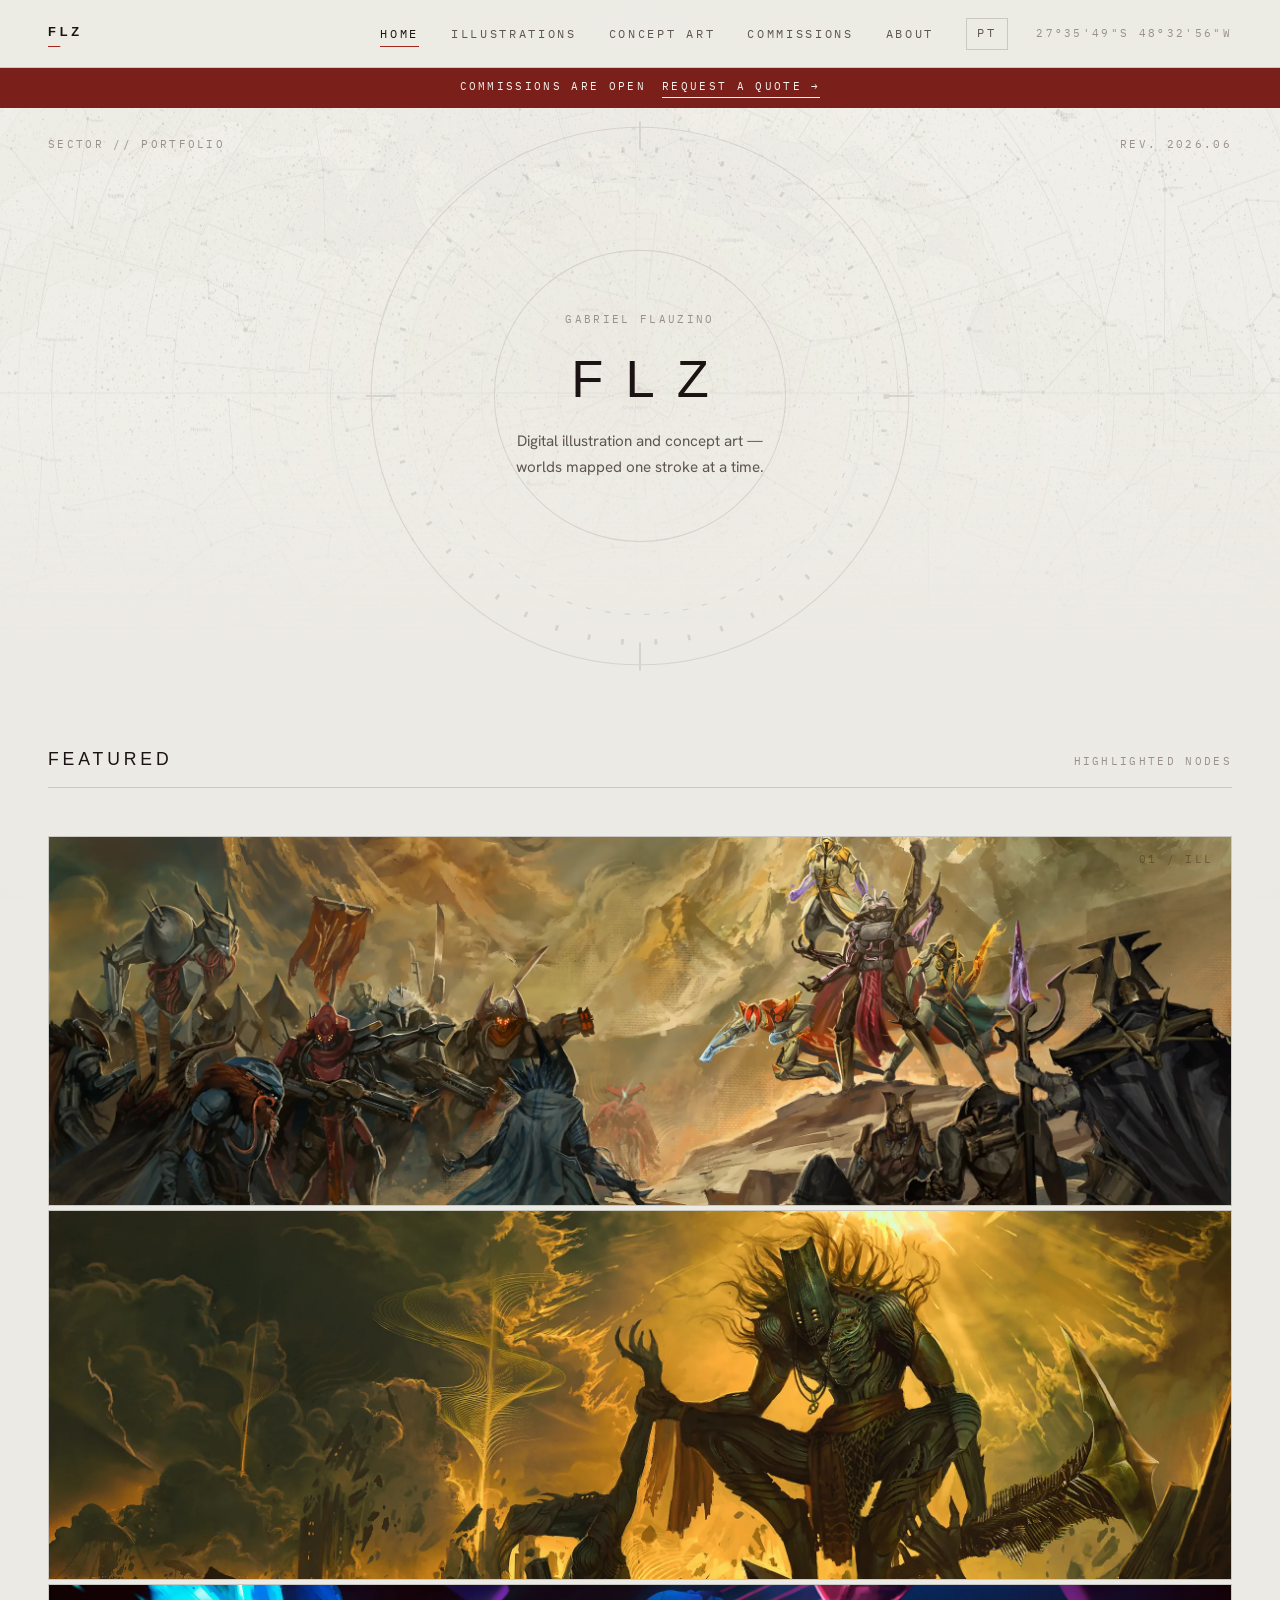
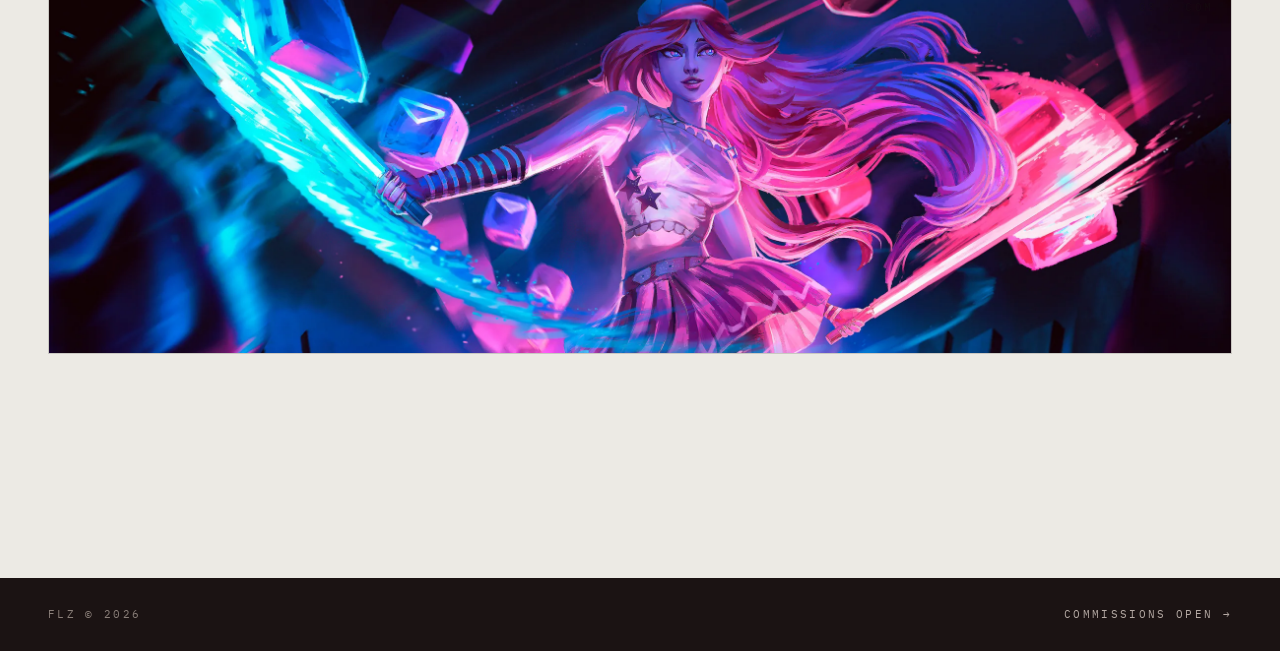
==== commit 9f68c97f: "version 0.8 - Add full-bleed star-chart background to the home hero, fading vertically into the pape" ====
--- a/index.html
+++ b/index.html
@@ -58,7 +58,7 @@
 
   <main id="content">
     <!-- ============ Hero ============ -->
-    <header class="hero container">
+    <header class="hero">
       <!-- Reticle: rotating cartographic ring behind the mark -->
       <svg class="hero__reticle" viewBox="0 0 200 200" aria-hidden="true" focusable="false">
         <g fill="none" stroke="currentColor" stroke-width="0.4">
@@ -73,7 +73,7 @@
       </svg>
 
       <span class="hero__corner hero__corner--tl coord" aria-hidden="true">SECTOR // PORTFOLIO</span>
-      <span class="hero__corner hero__corner--br coord" aria-hidden="true">REV. 2026.06</span>
+      <span class="hero__corner hero__corner--tr coord" aria-hidden="true">REV. 2026.06</span>
 
       <p class="hero__eyebrow coord">Gabriel Flauzino</p>
       <h1 class="hero__title">FLZ</h1>
@@ -96,7 +96,7 @@
 
       <div class="feature-panels">
         <a class="feature-panel" href="ilustracoes.html">
-          <img class="feature-panel__img" src="assets/img/panels/illustrations.svg" alt="" />
+          <img class="feature-panel__img" src="assets/img/panels/illustrations.webp" alt="" />
           <span class="coord feature-panel__idx" aria-hidden="true">01 / ILL</span>
           <span class="feature-panel__overlay">
             <span class="coord feature-panel__region" aria-hidden="true">REGION 01 //</span>
@@ -107,7 +107,7 @@
         </a>
 
         <a class="feature-panel" href="concept-art.html">
-          <img class="feature-panel__img" src="assets/img/panels/concept-art.svg" alt="" />
+          <img class="feature-panel__img" src="assets/img/panels/concept-art.webp" alt="" />
           <span class="coord feature-panel__idx" aria-hidden="true">02 / CPT</span>
           <span class="feature-panel__overlay">
             <span class="coord feature-panel__region" aria-hidden="true">REGION 02 //</span>
@@ -118,7 +118,7 @@
         </a>
 
         <a class="feature-panel" href="commissions.html">
-          <img class="feature-panel__img" src="assets/img/panels/commissions.svg" alt="" />
+          <img class="feature-panel__img" src="assets/img/panels/commissions.webp" alt="" />
           <span class="coord feature-panel__idx" aria-hidden="true">03 / COM</span>
           <span class="feature-panel__overlay">
             <span class="coord feature-panel__region" aria-hidden="true">COMMISSION //</span>
--- a/css/components.css
+++ b/css/components.css
@@ -167,6 +167,28 @@
 
 @media (max-width: 600px) {
   .gallery-grid { grid-template-columns: 1fr; }
+}
+
+/* ---- Galeria empilhada (Ilustrações / Concept Art) ---------
+   Uma obra por linha, largura total do container (editorial e
+   contida — as margens vêm do .container). Altura natural: o card
+   não impõe aspect-ratio, então cada imagem mantém sua proporção
+   real, reservada pelo width/height do <img> (zero layout shift).
+   Sem legenda — só a imagem. Brackets HUD herdados do .work-card. */
+.gallery-stack {
+  display: grid;
+  grid-template-columns: 1fr;
+  gap: var(--space-5); /* respiro generoso entre obras */
+  padding-bottom: var(--space-5);
+}
+
+/* Anula o aspect-ratio fixo: na stack a altura é a da imagem */
+.gallery-stack .work-card__media {
+  aspect-ratio: auto;
+}
+
+.gallery-stack .work-card__media img {
+  height: auto; /* deixa o width/height real ditar a altura */
 }
 
 /* Card sem moldura (ref. A. Darvishi): imagem + legenda mínima.
@@ -286,14 +308,89 @@
   .spinner-reticle { animation: reticle-spin 1.8s linear infinite; }
 }
 
-/* ---- Lightbox: o nó do mapa ------------------------------ */
+/* ---- Barra de setores (subcategorias de Ilustrações) ------
+   Opção B: cada setor é um "bloco" com marcador circular (parente
+   da retícula). O ativo fica preenchido de tinta escura. Vazia
+   quando não há subcategorias no JSON — não ocupa espaço. */
+/* ---- Setores de Ilustrações (sem boxes, Opção B) ---------
+   Filtros minimalistas: só nome + bolinha-marcador, sem moldura.
+   Colados na linha divisória do título. Ativo = bolinha vermelha
+   preenchida + texto escuro; inativos apagados. Linguagem da nav. */
+.sector-bar {
+  display: flex;
+  flex-wrap: wrap;
+  gap: clamp(1.1rem, 3vw, 1.6rem);
+  /* Cola na linha do título (a margem do .section-head fica acima) */
+  margin-top: calc(var(--space-4) * -1 + 0.4rem);
+  margin-bottom: var(--space-4);
+}
+
+.sector-bar:empty { display: none; }
+
+.sector {
+  display: inline-flex;
+  align-items: center;
+  gap: 0.55rem;
+  padding: 0.2rem 0;
+  background: none;
+  text-align: left;
+  transition: color var(--dur-fast) var(--ease-map);
+}
+
+.sector__dot {
+  width: 6px;
+  height: 6px;
+  border: 1px solid var(--accent-hot);
+  border-radius: 50%;
+  flex-shrink: 0;
+  opacity: 0.4;
+  transition:
+    opacity var(--dur-fast) var(--ease-map),
+    background-color var(--dur-fast) var(--ease-map);
+}
+
+.sector:hover .sector__dot { opacity: 1; }
+
+.sector.is-active .sector__dot {
+  background: var(--accent-hot);
+  opacity: 1;
+}
+
+.sector__txt { min-width: 0; }
+
+.sector__name {
+  font-family: var(--font-mono);
+  font-size: var(--text-xs);
+  letter-spacing: var(--tracking-wide);
+  text-transform: uppercase;
+  color: var(--ink-faint);
+  transition: color var(--dur-fast) var(--ease-map);
+}
+
+.sector:hover .sector__name { color: var(--ink); }
+
+.sector.is-active .sector__name { color: var(--ink); }
+
+/* "Sector 0X" / contagem removidos da Opção B */
+.sector__meta { display: none; }
+
+/* ---- Lightbox: o nó do mapa ------------------------------
+   Painel claro de papel; scrim cinza-escuro com vinheta ao redor
+   para dar foco à obra sem perder o DNA claro do site. Imagem com
+   zoom dinâmico (clique amplia no ponto do cursor, como o AS). */
 
 .lightbox {
   position: fixed;
   inset: 0;
   z-index: var(--z-lightbox);
   display: none;
-  background: color-mix(in srgb, var(--bg) 90%, transparent);
+  /* Scrim cinza-escuro + vinheta: gradiente radial que escurece nas
+     bordas, mantendo o centro mais claro atrás do painel. Para
+     ajustar, edite as duas cores rgba abaixo. */
+  background:
+    radial-gradient(ellipse 90% 90% at 50% 50%,
+      rgba(40, 34, 33, 0.72) 0%,
+      rgba(24, 20, 19, 0.92) 100%);
   backdrop-filter: blur(14px);
   overflow-y: auto;
   overscroll-behavior: contain;
@@ -323,7 +420,8 @@
 }
 
 .lightbox__panel {
-  width: min(1040px, 100% - var(--gutter) * 2);
+  /* Painel claro, +20% sobre o original (1040 -> 1248px) */
+  width: min(1248px, 100% - var(--gutter) * 2);
   margin: var(--space-5) auto;
   background: var(--bg-raised);
   border: 1px solid var(--line);
@@ -355,6 +453,7 @@
   gap: var(--space-1);
 }
 
+/* Botões: caixa reta, mono, outline vermelho no hover (original) */
 .lightbox__btn {
   font-family: var(--font-mono);
   font-size: var(--text-xs);
@@ -381,9 +480,45 @@
 
 .lightbox__body { padding: var(--space-3); }
 
+/* Wrapper da imagem: contém o zoom dinâmico (overflow oculto para
+   a imagem ampliada não vazar). */
+.lightbox__cover-wrap {
+  position: relative;
+  overflow: hidden;
+  display: flex;
+  justify-content: center;
+  align-items: center;
+  line-height: 0;
+  border: 1px solid var(--line);
+  background: var(--bg-deep);
+}
+
 .lightbox__cover {
+  display: block;
   width: 100%;
-  border: 1px solid var(--line);
+  /* Teto de altura: obras retrato (Pantheon) cabem inteiras na tela
+     sem rolar. Ultrawide (Witness) limita pela largura do painel.
+     object-fit contain preserva a proporção sem corte. O zoom
+     dinâmico amplia a partir daqui quando o usuário clica. */
+  max-height: 80vh;
+  object-fit: contain;
+  margin-inline: auto;
+  cursor: zoom-in;
+  transition: transform var(--dur-base) var(--ease-map);
+}
+
+/* Zoom dinâmico ativo: a imagem amplia a partir do tamanho CONTIDO
+   (o max-height é mantido como base), então o scale parte do que o
+   usuário vê e o overflow:hidden do wrapper corta o excedente — sem
+   scroll, sem estouro. O transform-origin segue o cursor (JS). */
+.lightbox__cover-wrap.is-zoomed .lightbox__cover {
+  cursor: zoom-out;
+  transform: scale(2.4);
+  transition: none;
+}
+
+@media (prefers-reduced-motion: reduce) {
+  .lightbox__cover { transition: none; }
 }
 
 .lightbox__info {
@@ -397,17 +532,22 @@
 
 .lightbox__desc { color: var(--ink-dim); }
 
+/* Imagens adicionais em cascata vertical, largura cheia, cada uma
+   na sua proporção natural (sem crop). */
 .lightbox__extras {
   display: grid;
-  grid-template-columns: repeat(auto-fit, minmax(260px, 1fr));
-  gap: var(--space-2);
-  padding-top: var(--space-2);
+  grid-template-columns: 1fr;
+  gap: var(--space-3);
+  padding-top: var(--space-3);
   border-top: 1px solid var(--line);
 }
 
 .lightbox__extras:empty { display: none; }
 
-.lightbox__extras img { border: 1px solid var(--line); }
+.lightbox__extras img {
+  width: 100%;
+  border: 1px solid var(--line);
+}
 
 body.lightbox-open { overflow: hidden; }
 
--- a/css/pages.css
+++ b/css/pages.css
@@ -13,9 +13,44 @@
   text-align: center;
   min-height: clamp(420px, 64dvh, 720px);
   padding-block: var(--space-5);
-  /* v0.5: sem border-bottom — a linha sob REV. 2026.06 saiu */
+   /* sem border-bottom: a linha sob REV. 2026.06 foi removida */
+  /* o hero ocupa a largura total da janela (sem .container) para o
+     fundo sangrar de borda a borda; o conteúdo de texto fica numa
+     coluna central legível via max-width abaixo. */
   overflow: hidden;
 }
+
+/* conteúdo textual do hero: coluna central legível, centralizada */
+.hero__eyebrow,
+.hero__title,
+.hero__tag {
+  max-width: var(--container);
+  margin-inline: auto;
+}
+
+/* Carta celeste de fundo: mapa estelar full-bleed (cobre 100vw, de
+   borda a borda da janela), nítido e claro, fixo. Sólido no topo e
+   dissolvendo para a base, onde mistura com o papel. */
+.hero::before {
+  content: "";
+  position: absolute;
+  top: 0;
+  bottom: 0;
+  left: 50%;
+  width: 100vw;
+  transform: translateX(-50%);
+  z-index: 0;
+  background-image: url("../assets/img/bg/star-chart.webp");
+  background-size: cover;
+  background-position: center;
+  opacity: 0.8;
+  -webkit-mask-image: linear-gradient(to bottom, #000 0%, #000 50%, transparent 92%);
+  mask-image: linear-gradient(to bottom, #000 0%, #000 50%, transparent 92%);
+  pointer-events: none;
+}
+
+/* Conteúdo do hero acima da carta */
+.hero > * { position: relative; z-index: 1; }
 
 .hero__eyebrow { margin-bottom: var(--space-2); }
 
@@ -66,11 +101,17 @@
 }
 
 .hero__corner--tl { top: var(--space-3); left: var(--gutter); }
-.hero__corner--br { bottom: var(--space-3); right: var(--gutter); }
+.hero__corner--tr { top: var(--space-3); right: var(--gutter); }
 
 /* ---- Home: faixa de destaques ----------------------------- */
 
-.featured { padding-block: var(--space-2) 0; }
+/* Featured mais largo que o container padrão: os painéis-portal
+   ganham mais presença na home. Sobrescreve a largura do .container
+   só aqui, mantendo o respiro lateral mínimo (gutter). */
+.featured {
+  padding-block: var(--space-2) 0;
+  width: min(1600px, 100% - var(--gutter) * 2);
+}
 
 /* ---- Commissions ------------------------------------------ */
 
@@ -141,7 +182,7 @@
   width: fit-content;
 }
 
-/* ---- Home: About como diário de expedição · v0.3 ----------
+/* ---- Home: About como diário de expedição -----------------
    Banda escura onde a biografia vira uma ROTA: uma linha que se
    desenha quando a seção entra na tela, com waypoints de dados
    (origem, ofício, foco, status). Desktop: rota horizontal.
@@ -331,12 +372,12 @@
 
 /* Hero: respiro lateral seguro no mobile (corners não vazam) */
 @media (max-width: 480px) {
-  .hero { min-height: clamp(380px, 56dvh, 560px); }
+  .hero { min-height: clamp(440px, calc(100dvh - 6rem), 720px); }
   .hero__corner { font-size: 0.58rem; }
 }
 
 /* ============================================================
-   About (about.html) · v0.4
+   About (about.html)
    Perfil (foto + bio + redes) sobre o papel claro; experiência
    como rota vertical dentro de uma banda escura — o currículo
    lido como itinerário.
@@ -476,7 +517,7 @@
 }
 
 /* ============================================================
-   Home: painéis Featured · v0.5
+   Home: painéis Featured
    Três banners ultra-wide (Illustrations / Concept Art / Work
    with me) substituem o grid. Mesma luz do papel, sem quebra de
    contraste — o drama acontece só no hover: imagem escurece e
